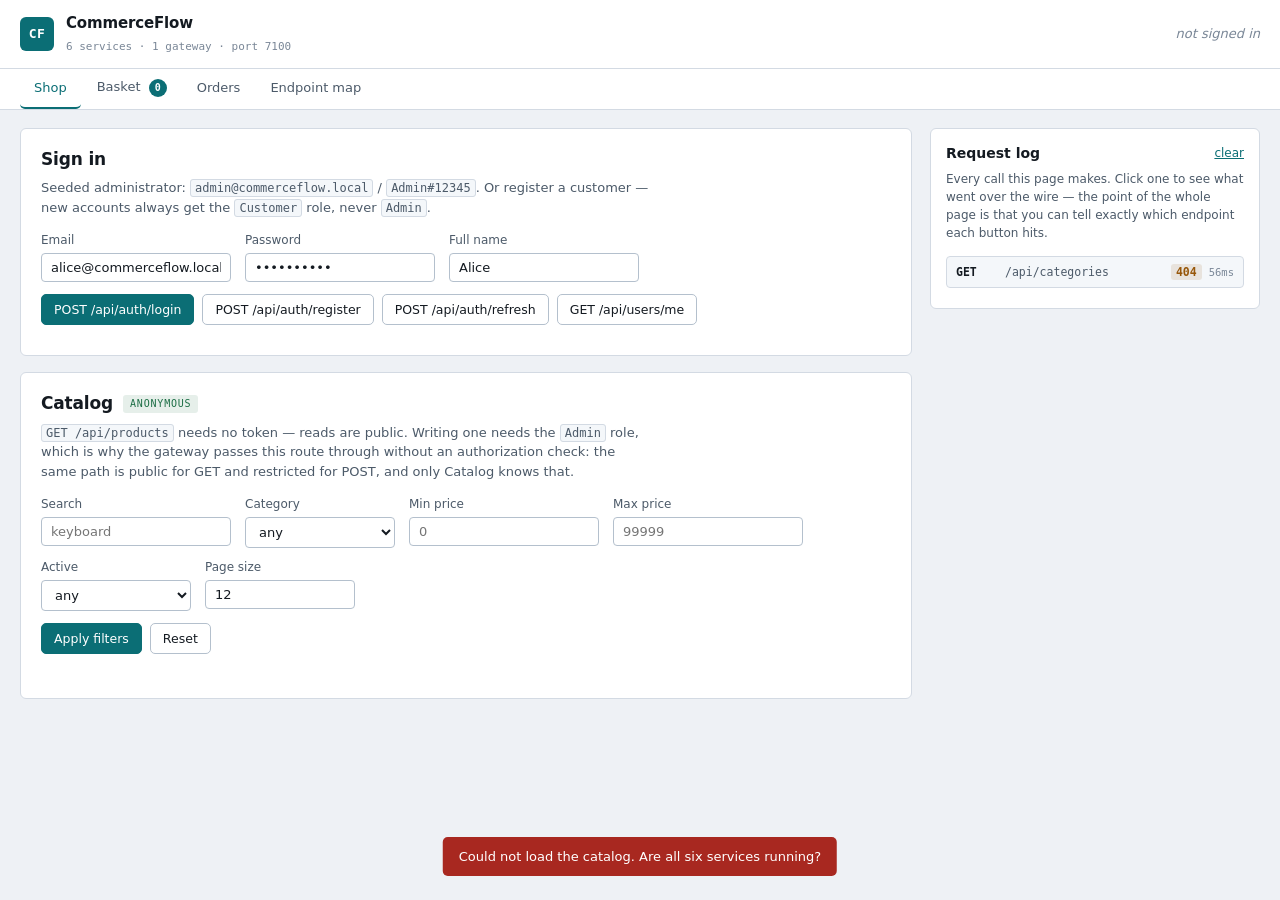
==== src/Gateway/CommerceFlow.ApiGateway/wwwroot/index.html @ 882cc3d9 "feat(gateway): add a static UI covering every routed endpoint" ====
<!DOCTYPE html>
<html lang="en">
<head>
  <meta charset="utf-8">
  <meta name="viewport" content="width=device-width, initial-scale=1">
  <title>CommerceFlow</title>
  <link rel="stylesheet" href="styles.css">
</head>
<body>

<!--
  ==================================================================
  SERVED BY THE GATEWAY, ON PURPOSE.

  This page lives in the API Gateway's wwwroot, so the browser loads it
  from https://localhost:7100 and every fetch() below goes to
  https://localhost:7100/api/... - the SAME ORIGIN.

  That means no CORS configuration anywhere in the system. Not one
  AddCors(), not one policy, not one preflight request. If the page were
  served from somewhere else it would need every service to allow its
  origin, and every service would need updating when that origin changed.

  It is also the clearest demonstration of what the gateway is for: the
  browser knows ONE address, and six services sit behind it.
  ==================================================================
-->

<header class="topbar">
  <div class="brand">
    <span class="logo">CF</span>
    <div>
      <strong>CommerceFlow</strong>
      <span class="sub">6 services &middot; 1 gateway &middot; port 7100</span>
    </div>
  </div>

  <div class="session" id="session">
    <span class="anon">not signed in</span>
  </div>
</header>

<nav class="tabs" id="tabs">
  <button class="tab active" data-panel="shop">Shop</button>
  <button class="tab" data-panel="basket">Basket <span class="pill" id="basketCount">0</span></button>
  <button class="tab" data-panel="orders">Orders</button>
  <button class="tab" data-panel="admin" hidden id="adminTab">Admin</button>
  <button class="tab" data-panel="endpoints">Endpoint map</button>
</nav>

<main>
  <div class="columns">
    <section class="content">

      <!-- ============================ AUTH ============================ -->
      <div class="panel" id="panel-auth">
        <h2>Sign in</h2>
        <p class="hint">
          Seeded administrator: <code>admin@commerceflow.local</code> / <code>Admin#12345</code>.
          Or register a customer &mdash; new accounts always get the <code>Customer</code> role,
          never <code>Admin</code>.
        </p>
        <div class="row">
          <label>Email <input id="authEmail" type="email" value="alice@commerceflow.local"></label>
          <label>Password <input id="authPassword" type="password" value="Str0ngPass"></label>
          <label>Full name <input id="authName" type="text" value="Alice" placeholder="register only"></label>
        </div>
        <div class="actions">
          <button class="primary" data-call="login">POST /api/auth/login</button>
          <button data-call="register">POST /api/auth/register</button>
          <button data-call="refresh">POST /api/auth/refresh</button>
          <button data-call="me">GET /api/users/me</button>
        </div>
        <pre class="out" id="authOut"></pre>
      </div>

      <!-- ============================ SHOP ============================ -->
      <div class="panel" id="panel-shop">
        <h2>Catalog <span class="tag anon-ok">anonymous</span></h2>
        <p class="hint">
          <code>GET /api/products</code> needs no token &mdash; reads are public.
          Writing one needs the <code>Admin</code> role, which is why the gateway
          passes this route through without an authorization check: the same path
          is public for GET and restricted for POST, and only Catalog knows that.
        </p>

        <div class="row filters">
          <label>Search <input id="fSearch" placeholder="keyboard"></label>
          <label>Category
            <select id="fCategory"><option value="">any</option></select>
          </label>
          <label>Min price <input id="fMin" type="number" step="0.01" placeholder="0"></label>
          <label>Max price <input id="fMax" type="number" step="0.01" placeholder="99999"></label>
          <label>Active
            <select id="fActive"><option value="">any</option><option value="true">true</option><option value="false">false</option></select>
          </label>
          <label>Page size <input id="fSize" type="number" value="12" min="1" max="100"></label>
        </div>
        <div class="actions">
          <button class="primary" data-call="products">Apply filters</button>
          <button data-call="productsReset">Reset</button>
        </div>

        <div id="productGrid" class="grid"></div>
        <div class="pager" id="pager"></div>
      </div>

      <!-- ============================ BASKET ============================ -->
      <div class="panel" id="panel-basket">
        <h2>Basket <span class="tag auth">token required</span></h2>
        <p class="hint">
          The basket owner comes from the token's <code>sub</code> claim. There is no
          user id in any URL here &mdash; sign in as somebody else and this list changes
          entirely, using the exact same endpoint.
        </p>
        <div class="actions">
          <button data-call="basket">GET /api/basket</button>
          <button class="danger" data-call="basketClear">DELETE /api/basket</button>
        </div>
        <div id="basketLines"></div>

        <div class="checkout" id="checkoutBox" hidden>
          <h3>Checkout</h3>
          <p class="hint">
            <code>POST /api/orders</code> sends <strong>only the shipping address</strong>.
            The items and prices come from the basket, server-side &mdash; there is no field
            in this request that could name a product or a price.
          </p>
          <div class="row">
            <label>Address <input id="addr1" value="1 High Street"></label>
            <label>City <input id="addrCity" value="Bengaluru"></label>
            <label>Postcode <input id="addrPost" value="560001"></label>
            <label>Country <input id="addrCountry" value="India"></label>
          </div>
          <button class="primary" data-call="placeOrder">Place order</button>
        </div>
      </div>

      <!-- ============================ ORDERS ============================ -->
      <div class="panel" id="panel-orders">
        <h2>Orders <span class="tag auth">token required</span></h2>
        <p class="hint">
          There is no <code>PUT /api/orders/{id}</code> anywhere in this system. An order is a
          record of a commitment, not an editable document, so the only things you can do to
          one are business operations: <code>/pay</code> and <code>/cancel</code>.
        </p>
        <div class="actions">
          <button class="primary" data-call="myOrders">GET /api/orders/my-orders</button>
        </div>
        <div id="orderList"></div>
      </div>

      <!-- ============================ ADMIN ============================ -->
      <div class="panel" id="panel-admin">
        <h2>Administration <span class="tag admin">Admin role</span></h2>

        <div class="card">
          <h3>Stock <span class="mono">POST /api/inventory/adjustments</span></h3>
          <p class="hint">
            Positive receives stock, negative writes it off. An adjustment can never
            take units that are already reserved for somebody's order.
          </p>
          <div class="row">
            <label>Product
              <select id="adjProduct"></select>
            </label>
            <label>Change <input id="adjQty" type="number" value="10"></label>
            <label>Reason <input id="adjReason" value="Delivery received"></label>
          </div>
          <div class="actions">
            <button class="primary" data-call="adjust">Adjust stock</button>
            <button data-call="stockLevel">GET /api/inventory/{productId}</button>
          </div>
        </div>

        <div class="card">
          <h3>New category <span class="mono">POST /api/categories</span></h3>
          <div class="row">
            <label>Name <input id="catName" placeholder="Keyboards"></label>
            <label>Slug <input id="catSlug" placeholder="keyboards"></label>
          </div>
          <button class="primary" data-call="createCategory">Create category</button>
        </div>

        <div class="card">
          <h3>New product <span class="mono">POST /api/products</span></h3>
          <div class="row">
            <label>Name <input id="pName" placeholder="Mechanical Keyboard"></label>
            <label>SKU <input id="pSku" placeholder="KEY-001"></label>
            <label>Price <input id="pPrice" type="number" step="0.01" value="8999.00"></label>
            <label>Category <select id="pCategory"></select></label>
          </div>
          <label class="wide">Description <input id="pDesc" placeholder="Wireless mechanical keyboard"></label>
          <button class="primary" data-call="createProduct">Create product</button>
        </div>

        <div class="card">
          <h3>All orders <span class="mono">GET /api/orders</span></h3>
          <p class="hint">
            Admin-only, and here a <em>role</em> is the right mechanism. Reading a single
            order uses <em>ownership</em> instead. Two different questions, two different checks.
          </p>
          <div class="row">
            <label>Status
              <select id="oStatus">
                <option value="">any</option>
                <option>Pending</option><option>InventoryReserved</option>
                <option>PaymentProcessing</option><option>Confirmed</option>
                <option>PaymentFailed</option><option>Cancelled</option><option>Rejected</option>
              </select>
            </label>
          </div>
          <button class="primary" data-call="allOrders">Load all orders</button>
          <div id="allOrderList"></div>
        </div>
      </div>

      <!-- ============================ ENDPOINT MAP ============================ -->
      <div class="panel" id="panel-endpoints">
        <h2>Endpoint map</h2>
        <p class="hint">
          Every endpoint this UI can reach, and the service behind it. The browser only
          ever addresses <code>https://localhost:7100</code>.
        </p>
        <div class="tablewrap"><table class="map" id="endpointTable"></table></div>

        <h3>Deliberately unreachable</h3>
        <p class="hint">
          These exist on their services but have <strong>no route in the gateway</strong>,
          so the browser gets a 404 without the service ever being contacted. That is how
          internal APIs are kept internal &mdash; not with a permission check somebody can
          forget, but by removing the address.
        </p>
        <div class="tablewrap"><table class="map blocked" id="blockedTable"></table></div>
        <div class="actions">
          <button data-call="proveBlocked">Prove it &mdash; try them and watch the 404s</button>
        </div>
      </div>

    </section>

    <!-- ============================ REQUEST LOG ============================ -->
    <aside class="log">
      <div class="log-head">
        <strong>Request log</strong>
        <button class="link" data-call="clearLog">clear</button>
      </div>
      <p class="hint small">
        Every call this page makes. Click one to see what went over the wire &mdash; the
        point of the whole page is that you can tell exactly which endpoint each button hits.
      </p>
      <div id="logList"></div>
    </aside>
  </div>
</main>

<div id="toast" class="toast" hidden></div>

<script src="app.js"></script>
</body>
</html>
---- src/Gateway/CommerceFlow.ApiGateway/wwwroot/styles.css ----
:root {
  --ground: #eef1f5;
  --surface: #ffffff;
  --surface-2: #f4f7fa;
  --ink: #141a21;
  --ink-soft: #4c5a69;
  --ink-faint: #7a8797;
  --rule: #d3dae3;
  --rule-strong: #b4c0cd;
  --accent: #0b6e75;
  --accent-wash: rgba(11, 110, 117, .09);
  --ok: #1c6e45;    --ok-bg: rgba(28, 110, 69, .11);
  --warn: #97570a;  --warn-bg: rgba(151, 87, 10, .12);
  --crit: #a82820;  --crit-bg: rgba(168, 40, 32, .11);
  --info: #2a5a94;  --info-bg: rgba(42, 90, 148, .11);
  --mono: "Cascadia Mono", Consolas, "SF Mono", ui-monospace, monospace;
  --sans: "Segoe UI", system-ui, -apple-system, sans-serif;
}

* { box-sizing: border-box; }

body {
  margin: 0;
  background: var(--ground);
  color: var(--ink);
  font: 14px/1.5 var(--sans);
  -webkit-font-smoothing: antialiased;
}

code, .mono, pre { font-family: var(--mono); }

/* ---------- top bar ---------- */
.topbar {
  display: flex; align-items: center; justify-content: space-between;
  gap: 16px; padding: 12px 20px;
  background: var(--surface); border-bottom: 1px solid var(--rule);
}
.brand { display: flex; align-items: center; gap: 12px; }
.logo {
  display: grid; place-items: center; width: 34px; height: 34px;
  background: var(--accent); color: #fff; border-radius: 6px;
  font: 700 13px/1 var(--mono); letter-spacing: .04em;
}
.brand strong { display: block; font-size: 15px; letter-spacing: -.01em; }
.brand .sub { font: 11px/1.4 var(--mono); color: var(--ink-faint); }

.session { display: flex; align-items: center; gap: 10px; font-size: 13px; }
.session .anon { color: var(--ink-faint); font-style: italic; }
.session .who { font-weight: 600; }
.session .roles {
  font: 10px/1 var(--mono); text-transform: uppercase; letter-spacing: .08em;
  padding: 4px 7px; border-radius: 3px; background: var(--accent-wash); color: var(--accent);
}

/* ---------- tabs ---------- */
.tabs {
  display: flex; gap: 2px; padding: 0 20px;
  background: var(--surface); border-bottom: 1px solid var(--rule);
}
.tab {
  background: none; border: 0; border-bottom: 2px solid transparent;
  padding: 10px 14px; font: 500 13px var(--sans); color: var(--ink-soft); cursor: pointer;
}
.tab:hover { color: var(--ink); }
.tab.active { color: var(--accent); border-bottom-color: var(--accent); }
.pill {
  display: inline-block; min-width: 18px; padding: 1px 5px; margin-left: 4px;
  background: var(--accent); color: #fff; border-radius: 9px;
  font: 600 10px/1.6 var(--mono); text-align: center;
}

/* ---------- layout ---------- */
main { padding: 18px 20px 60px; }
.columns { display: grid; grid-template-columns: minmax(0, 1fr) 330px; gap: 18px; align-items: start; }
@media (max-width: 1100px) { .columns { grid-template-columns: 1fr; } }

.panel {
  background: var(--surface); border: 1px solid var(--rule); border-radius: 6px;
  padding: 18px 20px; margin-bottom: 16px;
}
.panel[hidden] { display: none; }
.panel h2 { margin: 0 0 6px; font-size: 17px; letter-spacing: -.01em; display: flex; align-items: center; gap: 10px; }
.panel h3 { margin: 0 0 8px; font-size: 14px; display: flex; align-items: baseline; gap: 10px; }
.hint { margin: 0 0 14px; color: var(--ink-soft); font-size: 13px; max-width: 74ch; }
.hint.small { font-size: 12px; }
.hint code, h3 .mono { font-size: 12px; background: var(--surface-2); border: 1px solid var(--rule); border-radius: 3px; padding: 1px 4px; }
h3 .mono { color: var(--ink-faint); font-weight: 400; }

.tag {
  font: 10px/1 var(--mono); text-transform: uppercase; letter-spacing: .08em;
  padding: 4px 7px; border-radius: 3px;
}
.tag.anon-ok { background: var(--ok-bg); color: var(--ok); }
.tag.auth { background: var(--info-bg); color: var(--info); }
.tag.admin { background: var(--warn-bg); color: var(--warn); }

/* ---------- forms ---------- */
.row { display: flex; flex-wrap: wrap; gap: 10px 14px; margin-bottom: 12px; }
label { display: flex; flex-direction: column; gap: 4px; font-size: 12px; color: var(--ink-soft); }
label.wide { width: 100%; margin-bottom: 12px; }
input, select {
  font: 13px var(--sans); color: var(--ink); background: var(--surface);
  border: 1px solid var(--rule-strong); border-radius: 4px; padding: 6px 9px; min-width: 150px;
}
label.wide input { min-width: 100%; }
input:focus, select:focus { outline: 2px solid var(--accent); outline-offset: 1px; }

.actions { display: flex; flex-wrap: wrap; gap: 8px; margin-bottom: 12px; }
button {
  font: 500 12.5px var(--sans); color: var(--ink); background: var(--surface);
  border: 1px solid var(--rule-strong); border-radius: 5px; padding: 7px 12px; cursor: pointer;
}
button:hover { border-color: var(--accent); color: var(--accent); }
button.primary { background: var(--accent); border-color: var(--accent); color: #fff; }
button.primary:hover { filter: brightness(1.1); color: #fff; }
button.danger { color: var(--crit); border-color: var(--rule-strong); }
button.danger:hover { border-color: var(--crit); }
button.link { background: none; border: 0; color: var(--accent); text-decoration: underline; padding: 0; font-size: 12px; }
button:disabled { opacity: .5; cursor: not-allowed; }

.card { border: 1px solid var(--rule); border-radius: 5px; padding: 14px 16px; margin-bottom: 14px; background: var(--surface-2); }

/* ---------- product grid ---------- */
.grid { display: grid; grid-template-columns: repeat(auto-fill, minmax(215px, 1fr)); gap: 12px; }
.product {
  border: 1px solid var(--rule); border-radius: 5px; padding: 12px 13px;
  display: flex; flex-direction: column; gap: 6px; background: var(--surface);
}
.product .name { font-weight: 600; font-size: 13.5px; line-height: 1.3; }
.product .sku { font: 11px var(--mono); color: var(--ink-faint); }
.product .price { font: 600 15px var(--mono); font-variant-numeric: tabular-nums; }
.product .cat { font-size: 11px; color: var(--ink-soft); }
.product .stock { font: 11px var(--mono); color: var(--ink-soft); }
.product footer { display: flex; gap: 6px; align-items: center; margin-top: auto; padding-top: 8px; }
.product input[type=number] { min-width: 58px; width: 58px; padding: 4px 6px; }
.inactive { opacity: .55; }
.badge-off { font: 10px var(--mono); color: var(--crit); background: var(--crit-bg); padding: 2px 5px; border-radius: 3px; }

.pager { display: flex; gap: 8px; align-items: center; margin-top: 14px; font-size: 12px; color: var(--ink-soft); }

/* ---------- lists ---------- */
.line, .order {
  display: flex; flex-wrap: wrap; gap: 10px; align-items: center;
  border: 1px solid var(--rule); border-radius: 5px; padding: 10px 12px; margin-bottom: 8px;
  background: var(--surface);
}
.line .grow, .order .grow { flex: 1 1 200px; min-width: 0; }
.line .name, .order .oid { font-weight: 600; font-size: 13px; }
.order .oid { font-family: var(--mono); font-size: 12px; }
.muted { color: var(--ink-faint); font-size: 12px; }
.num { font-family: var(--mono); font-variant-numeric: tabular-nums; }

.status {
  font: 10px/1 var(--mono); text-transform: uppercase; letter-spacing: .06em;
  padding: 5px 8px; border-radius: 3px; white-space: nowrap;
}
.s-Pending, .s-PaymentProcessing { background: var(--warn-bg); color: var(--warn); }
.s-InventoryReserved { background: var(--info-bg); color: var(--info); }
.s-Confirmed { background: var(--ok-bg); color: var(--ok); }
.s-PaymentFailed, .s-Rejected, .s-Cancelled { background: var(--crit-bg); color: var(--crit); }

.checkout { margin-top: 18px; padding-top: 16px; border-top: 1px solid var(--rule); }

/* ---------- request log ---------- */
.log {
  position: sticky; top: 18px; background: var(--surface);
  border: 1px solid var(--rule); border-radius: 6px; padding: 14px 15px;
  max-height: calc(100vh - 40px); overflow-y: auto;
}
.log-head { display: flex; justify-content: space-between; align-items: center; margin-bottom: 6px; }
.entry {
  border: 1px solid var(--rule); border-radius: 4px; margin-bottom: 6px;
  background: var(--surface-2); overflow: hidden;
}
.entry summary {
  display: flex; gap: 7px; align-items: center; padding: 7px 9px;
  cursor: pointer; font: 11.5px var(--mono); list-style: none;
}
.entry summary::-webkit-details-marker { display: none; }
.entry .m { font-weight: 600; min-width: 42px; }
.entry .p { flex: 1; overflow: hidden; text-overflow: ellipsis; white-space: nowrap; color: var(--ink-soft); }
.entry .c { font-weight: 600; padding: 1px 5px; border-radius: 3px; }
.c2 { background: var(--ok-bg); color: var(--ok); }
.c4 { background: var(--warn-bg); color: var(--warn); }
.c5, .c0 { background: var(--crit-bg); color: var(--crit); }
.entry .ms { color: var(--ink-faint); font-size: 10.5px; }
.entry pre {
  margin: 0; padding: 9px 10px; border-top: 1px solid var(--rule);
  background: var(--surface); font-size: 11px; line-height: 1.5;
  max-height: 260px; overflow: auto; white-space: pre-wrap; word-break: break-word;
}

pre.out {
  margin: 0; padding: 10px 12px; background: var(--surface-2);
  border: 1px solid var(--rule); border-radius: 4px;
  font-size: 11.5px; max-height: 220px; overflow: auto; white-space: pre-wrap;
}
pre.out:empty { display: none; }

/* ---------- endpoint map ---------- */
.tablewrap { overflow-x: auto; margin-bottom: 18px; }
table.map { width: 100%; border-collapse: collapse; font-size: 12.5px; }
table.map th, table.map td { text-align: left; padding: 7px 12px 7px 0; border-bottom: 1px solid var(--rule); vertical-align: top; }
table.map th { font: 10px var(--mono); text-transform: uppercase; letter-spacing: .09em; color: var(--ink-faint); }
table.map td.ep { font-family: var(--mono); white-space: nowrap; }
table.map.blocked td.ep { color: var(--crit); text-decoration: line-through; }

/* ---------- toast ---------- */
.toast {
  position: fixed; left: 50%; bottom: 24px; transform: translateX(-50%);
  background: var(--ink); color: #fff; padding: 10px 16px; border-radius: 5px;
  font-size: 13px; z-index: 50; max-width: 80vw;
}
.toast.err { background: var(--crit); }
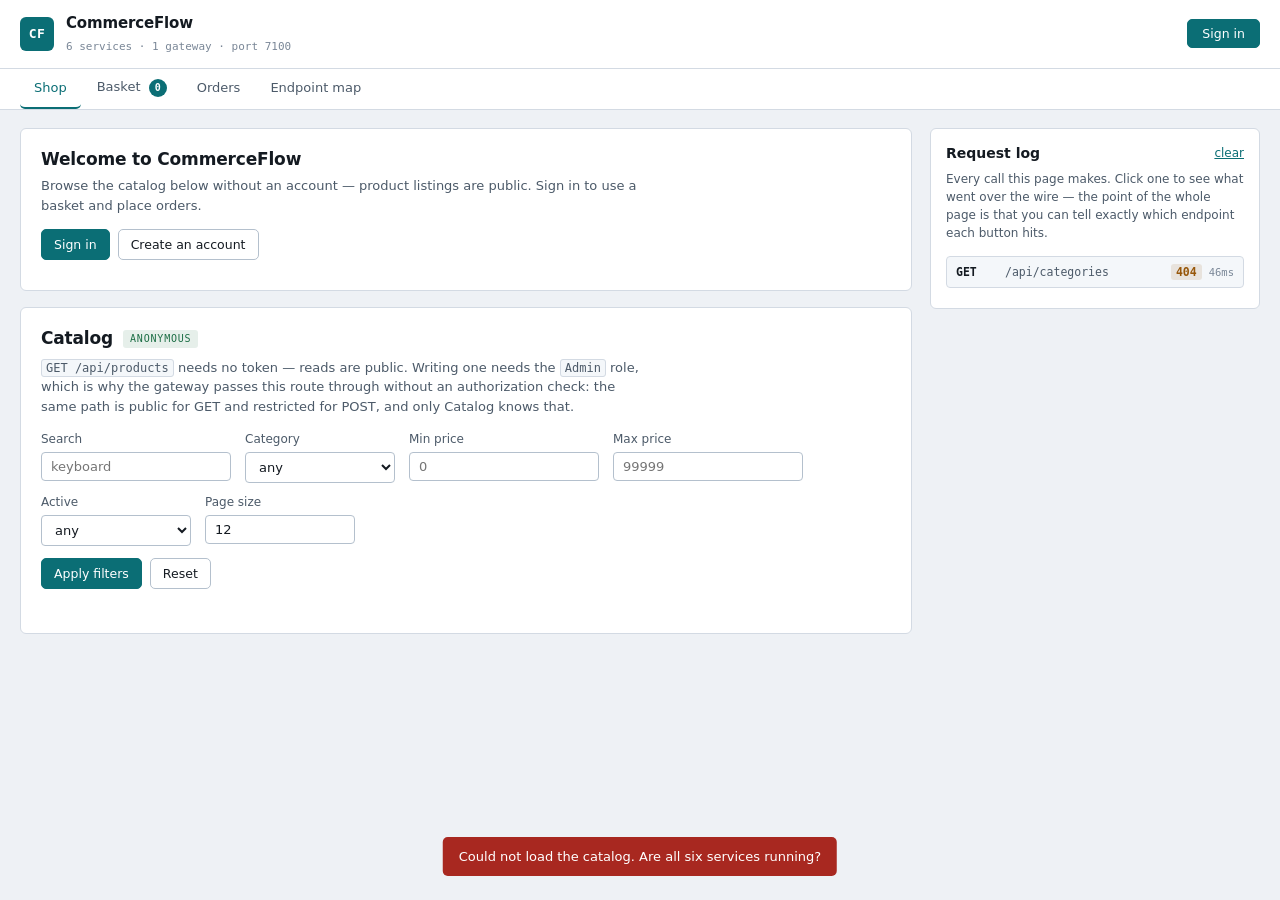
==== commit 8d0e9b08: "Add login/register UI and fix the gateway not starting with the solution The multi-project launch pr" ====
--- a/src/Gateway/CommerceFlow.ApiGateway/wwwroot/index.html
+++ b/src/Gateway/CommerceFlow.ApiGateway/wwwroot/index.html
@@ -52,26 +52,45 @@
   <div class="columns">
     <section class="content">
 
-      <!-- ============================ AUTH ============================ -->
-      <div class="panel" id="panel-auth">
-        <h2>Sign in</h2>
-        <p class="hint">
-          Seeded administrator: <code>admin@commerceflow.local</code> / <code>Admin#12345</code>.
-          Or register a customer &mdash; new accounts always get the <code>Customer</code> role,
-          never <code>Admin</code>.
-        </p>
-        <div class="row">
-          <label>Email <input id="authEmail" type="email" value="alice@commerceflow.local"></label>
-          <label>Password <input id="authPassword" type="password" value="Str0ngPass"></label>
-          <label>Full name <input id="authName" type="text" value="Alice" placeholder="register only"></label>
-        </div>
-        <div class="actions">
-          <button class="primary" data-call="login">POST /api/auth/login</button>
-          <button data-call="register">POST /api/auth/register</button>
-          <button data-call="refresh">POST /api/auth/refresh</button>
-          <button data-call="me">GET /api/users/me</button>
+      <!-- =================== ACCOUNT (signed in only) =================== -->
+      <div class="panel" id="panel-account" hidden>
+        <h2>Your account</h2>
+        <div class="account">
+          <div class="who-box">
+            <div class="avatar" id="acctInitial">?</div>
+            <div>
+              <div class="acct-name" id="acctName"></div>
+              <div class="muted" id="acctEmail"></div>
+              <div id="acctRoles" class="role-list"></div>
+            </div>
+          </div>
+          <div class="token-box">
+            <div class="muted small">Access token expires in</div>
+            <div class="countdown" id="acctExpiry">&mdash;</div>
+            <p class="hint small" style="margin:6px 0 0">
+              15 minutes, and it cannot be revoked &mdash; a JWT is validated offline by
+              every service. The refresh token is what actually ends a session.
+            </p>
+          </div>
+        </div>
+        <div class="actions">
+          <button data-call="refresh">Refresh session <span class="mono">POST /api/auth/refresh</span></button>
+          <button data-call="me">Who am I <span class="mono">GET /api/users/me</span></button>
         </div>
         <pre class="out" id="authOut"></pre>
+      </div>
+
+      <!-- =================== SIGNED OUT PROMPT =================== -->
+      <div class="panel signed-out" id="panel-signedout">
+        <h2>Welcome to CommerceFlow</h2>
+        <p class="hint">
+          Browse the catalog below without an account &mdash; product listings are public.
+          Sign in to use a basket and place orders.
+        </p>
+        <div class="actions">
+          <button class="primary" data-call="openSignIn">Sign in</button>
+          <button data-call="openRegister">Create an account</button>
+        </div>
       </div>
 
       <!-- ============================ SHOP ============================ -->
@@ -254,6 +273,95 @@
   </div>
 </main>
 
+<!-- ==================================================================
+     AUTH DIALOG
+
+     A native <dialog>. showModal() gives a focus trap, a backdrop and
+     Escape-to-close with no JavaScript and no library - all of which you
+     would otherwise write badly by hand.
+     ================================================================== -->
+<dialog id="authDialog" class="auth-dialog">
+  <form method="dialog" class="dialog-close"><button aria-label="Close">&times;</button></form>
+
+  <div class="auth-head">
+    <span class="logo">CF</span>
+    <div>
+      <strong id="authTitle">Sign in</strong>
+      <div class="muted small" id="authSubtitle">Welcome back</div>
+    </div>
+  </div>
+
+  <div class="auth-switch">
+    <button class="auth-tab active" data-authmode="signin">Sign in</button>
+    <button class="auth-tab" data-authmode="register">Create account</button>
+  </div>
+
+  <!-- ---------------- SIGN IN ---------------- -->
+  <form id="signinForm" class="auth-form" novalidate>
+    <label class="wide">Email
+      <input id="siEmail" type="email" autocomplete="username" required
+             placeholder="you@example.com" value="admin@commerceflow.local">
+    </label>
+    <label class="wide">Password
+      <input id="siPassword" type="password" autocomplete="current-password" required
+             placeholder="Your password" value="Admin#12345">
+    </label>
+
+    <div class="form-error" id="siError" hidden></div>
+
+    <button class="primary wide-btn" type="submit" id="siSubmit">Sign in</button>
+
+    <div class="demo-accounts">
+      <div class="muted small">Demo accounts &mdash; click to fill</div>
+      <button type="button" class="chip" data-fill="admin@commerceflow.local|Admin#12345">
+        admin@commerceflow.local <span class="role-chip admin">Admin</span>
+      </button>
+      <button type="button" class="chip" data-fill="alice@commerceflow.local|Str0ngPass">
+        alice@commerceflow.local <span class="role-chip">Customer</span>
+      </button>
+      <div class="muted small">
+        Only the admin is seeded. Use <strong>Create account</strong> for a customer.
+      </div>
+    </div>
+
+    <p class="hint small dialog-note">
+      Wrong password and unknown email return the <strong>identical</strong> response.
+      Telling them apart would let somebody discover which addresses have accounts
+      without guessing a single password.
+    </p>
+  </form>
+
+  <!-- ---------------- REGISTER ---------------- -->
+  <form id="registerForm" class="auth-form" hidden novalidate>
+    <label class="wide">Full name
+      <input id="rgName" type="text" autocomplete="name" required placeholder="Alice Kumar">
+    </label>
+    <label class="wide">Email
+      <input id="rgEmail" type="email" autocomplete="username" required placeholder="you@example.com">
+    </label>
+    <label class="wide">Password
+      <input id="rgPassword" type="password" autocomplete="new-password" required placeholder="At least 8 characters">
+    </label>
+
+    <ul class="policy" id="rgPolicy">
+      <li data-rule="length">At least 8 characters</li>
+      <li data-rule="upper">One uppercase letter</li>
+      <li data-rule="lower">One lowercase letter</li>
+      <li data-rule="digit">One digit</li>
+    </ul>
+
+    <div class="form-error" id="rgError" hidden></div>
+
+    <button class="primary wide-btn" type="submit" id="rgSubmit">Create account</button>
+
+    <p class="hint small dialog-note">
+      New accounts always get the <strong>Customer</strong> role. There is no field here
+      that could ask for <strong>Admin</strong> &mdash; an endpoint that lets a caller choose
+      their own role is a privilege-escalation hole.
+    </p>
+  </form>
+</dialog>
+
 <div id="toast" class="toast" hidden></div>
 
 <script src="app.js"></script>
--- a/src/Gateway/CommerceFlow.ApiGateway/wwwroot/styles.css
+++ b/src/Gateway/CommerceFlow.ApiGateway/wwwroot/styles.css
@@ -212,3 +212,101 @@
   font-size: 13px; z-index: 50; max-width: 80vw;
 }
 .toast.err { background: var(--crit); }
+
+/* ==========================================================================
+   AUTH - dialog, account panel, signed-out prompt
+   ========================================================================== */
+
+.signed-out h2 { margin-bottom: 4px; }
+
+/* ---- account panel ---- */
+.account { display: flex; flex-wrap: wrap; gap: 20px; align-items: stretch; margin-bottom: 14px; }
+.who-box { display: flex; gap: 12px; align-items: center; flex: 1 1 260px; }
+.avatar {
+  display: grid; place-items: center; width: 46px; height: 46px; flex: none;
+  border-radius: 50%; background: var(--accent); color: #fff;
+  font: 600 18px var(--sans);
+}
+.acct-name { font-weight: 600; font-size: 15px; }
+.role-list { display: flex; gap: 5px; margin-top: 5px; }
+.role-chip {
+  font: 10px/1 var(--mono); text-transform: uppercase; letter-spacing: .07em;
+  padding: 4px 7px; border-radius: 3px; background: var(--info-bg); color: var(--info);
+}
+.role-chip.admin { background: var(--warn-bg); color: var(--warn); }
+.token-box {
+  flex: 0 1 240px; padding: 10px 14px;
+  background: var(--surface-2); border: 1px solid var(--rule); border-radius: 5px;
+}
+.countdown { font: 600 19px var(--mono); font-variant-numeric: tabular-nums; letter-spacing: -.01em; }
+.countdown.low { color: var(--crit); }
+.small { font-size: 11.5px; }
+button .mono { font-size: 10.5px; color: var(--ink-faint); margin-left: 5px; }
+button:hover .mono { color: inherit; opacity: .75; }
+
+/* ---- top bar sign-in ---- */
+.session .signin {
+  background: var(--accent); border-color: var(--accent); color: #fff;
+  padding: 6px 14px; font-weight: 500;
+}
+.session .signin:hover { filter: brightness(1.1); color: #fff; }
+
+/* ---- dialog ---- */
+.auth-dialog {
+  width: min(420px, calc(100vw - 32px));
+  border: 1px solid var(--rule-strong); border-radius: 8px; padding: 0;
+  background: var(--surface); color: var(--ink);
+  box-shadow: 0 18px 50px -12px rgba(17, 24, 32, .35);
+}
+.auth-dialog::backdrop { background: rgba(17, 24, 32, .45); backdrop-filter: blur(2px); }
+.auth-dialog > form.auth-form, .auth-head, .auth-switch { padding: 0 22px; }
+
+.dialog-close { position: absolute; top: 8px; right: 10px; padding: 0; }
+.dialog-close button {
+  border: 0; background: none; font-size: 22px; line-height: 1;
+  color: var(--ink-faint); padding: 4px 8px; cursor: pointer;
+}
+.dialog-close button:hover { color: var(--ink); }
+
+.auth-head { display: flex; align-items: center; gap: 12px; padding-top: 22px; padding-bottom: 14px; }
+.auth-head strong { font-size: 16px; }
+
+.auth-switch { display: flex; gap: 2px; border-bottom: 1px solid var(--rule); margin-bottom: 18px; }
+.auth-tab {
+  flex: 1; background: none; border: 0; border-bottom: 2px solid transparent;
+  padding: 9px 4px; font: 500 13px var(--sans); color: var(--ink-soft); cursor: pointer;
+}
+.auth-tab:hover { color: var(--ink); }
+.auth-tab.active { color: var(--accent); border-bottom-color: var(--accent); }
+
+.auth-form { padding-bottom: 22px; }
+.auth-form label.wide { margin-bottom: 12px; }
+.auth-form input { width: 100%; padding: 9px 11px; font-size: 14px; }
+
+.wide-btn { width: 100%; padding: 10px; font-size: 14px; margin-top: 2px; }
+.wide-btn:disabled { opacity: .6; }
+
+.form-error {
+  background: var(--crit-bg); color: var(--crit); border: 1px solid rgba(168, 40, 32, .25);
+  border-radius: 4px; padding: 9px 11px; font-size: 12.5px; margin-bottom: 12px;
+}
+.form-error ul { margin: 6px 0 0; padding-left: 18px; }
+
+.policy { list-style: none; margin: -4px 0 14px; padding: 0; display: grid; gap: 4px; }
+.policy li {
+  font-size: 12px; color: var(--ink-faint); padding-left: 20px; position: relative;
+}
+.policy li::before {
+  content: "\25CB"; position: absolute; left: 4px; top: 0; font-size: 11px;
+}
+.policy li.ok { color: var(--ok); }
+.policy li.ok::before { content: "\2713"; font-weight: 700; }
+
+.demo-accounts { margin-top: 16px; padding-top: 14px; border-top: 1px solid var(--rule); }
+.demo-accounts .muted { margin-bottom: 7px; }
+.chip {
+  display: flex; align-items: center; justify-content: space-between; gap: 8px;
+  width: 100%; margin-bottom: 6px; padding: 7px 10px;
+  font: 11.5px var(--mono); text-align: left;
+}
+.dialog-note { margin: 14px 0 0; padding-top: 12px; border-top: 1px solid var(--rule); }
